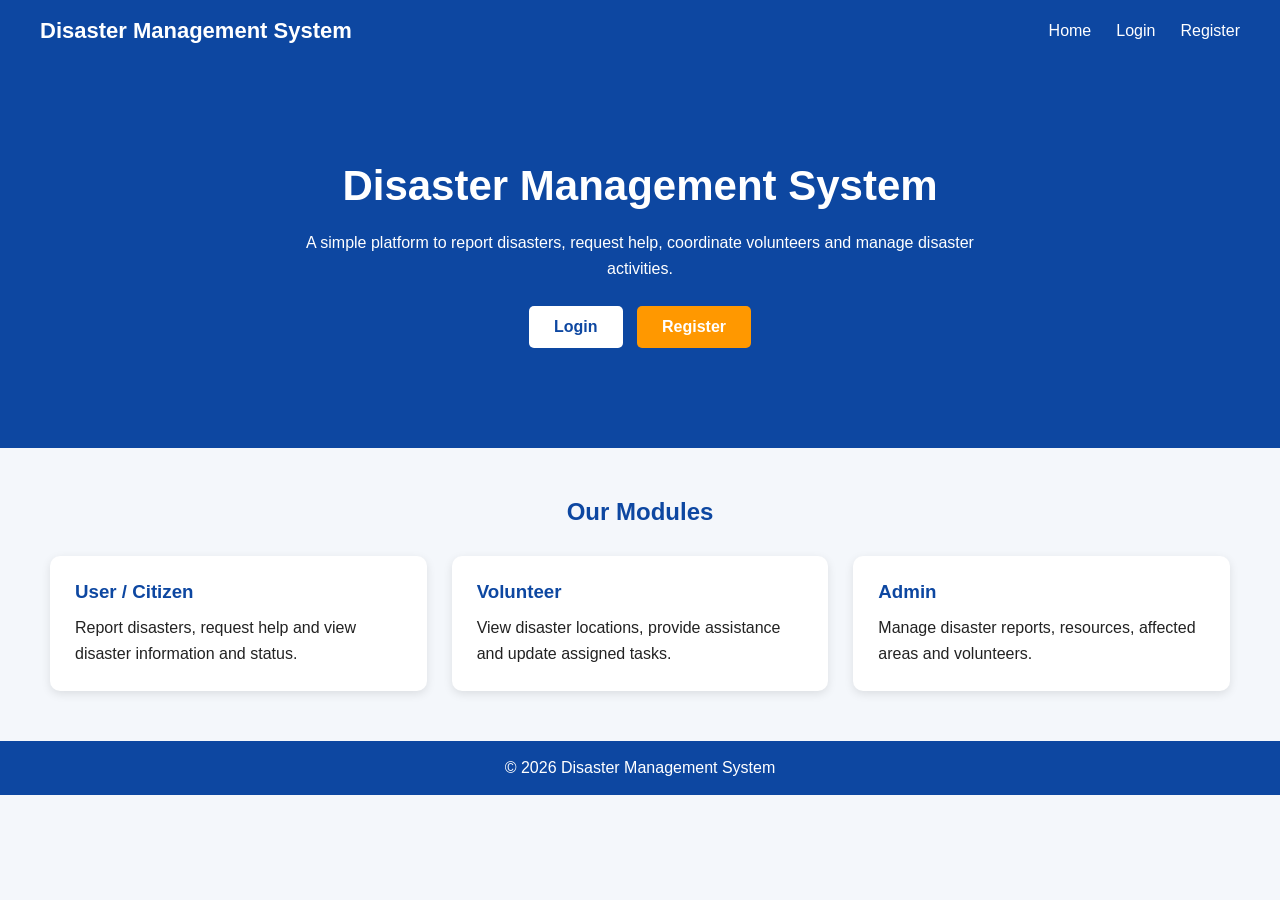
==== index.html @ a75fa501 "first commit" ====
<!DOCTYPE html>
<html>
<head>
    <title>Disaster Management System</title>
    <link rel="stylesheet" href="style.css">
</head>

<body>

<header>
    <h2>Disaster Management System</h2>

    <nav>
        <a href="index.html">Home</a>
        <a href="login.html">Login</a>
        <a href="register.html">Register</a>
    </nav>
</header>

<section class="hero">
    <h1>Disaster Management System</h1>

    <p>
        A simple platform to report disasters, request help,
        coordinate volunteers and manage disaster activities.
    </p>

    <div>
        <a href="login.html" class="button">Login</a>
        <a href="register.html" class="button orange">Register</a>
    </div>
</section>

<section class="modules">

    <h2>Our Modules</h2>

    <div class="grid">

        <div class="card">
            <h3>User / Citizen</h3>
            <p>
                Report disasters, request help and
                view disaster information and status.
            </p>
        </div>

        <div class="card">
            <h3>Volunteer</h3>
            <p>
                View disaster locations, provide assistance
                and update assigned tasks.
            </p>
        </div>

        <div class="card">
            <h3>Admin</h3>
            <p>
                Manage disaster reports, resources,
                affected areas and volunteers.
            </p>
        </div>

    </div>

</section>

<footer>
    <p>© 2026 Disaster Management System</p>
</footer>

</body>
</html>
---- style.css ----
* {
    margin: 0;
    padding: 0;
    box-sizing: border-box;
    font-family: Arial, sans-serif;
}

body {
    background: #f4f7fb;
    color: #222;
}

/* HEADER - FLEXBOX */

header {
    background: #0d47a1;
    color: white;
    padding: 18px 40px;

    display: flex;
    justify-content: space-between;
    align-items: center;
}

header h2 {
    font-size: 22px;
}

nav {
    display: flex;
    gap: 25px;
}

nav a {
    color: white;
    text-decoration: none;
}


/* HOME */

.hero {
    background: #0d47a1;
    color: white;
    text-align: center;

    padding: 100px 20px;
}

.hero h1 {
    font-size: 42px;
    margin-bottom: 20px;
}

.hero p {
    max-width: 700px;
    margin: auto;
    line-height: 1.6;
}

.button {
    display: inline-block;
    background: white;
    color: #0d47a1;

    padding: 12px 25px;
    margin: 25px 5px 0;

    border-radius: 5px;
    text-decoration: none;
    font-weight: bold;
}

.button.orange {
    background: #ff9800;
    color: white;
}


/* GRID */

.modules {
    padding: 50px;
    text-align: center;
}

.modules h2 {
    color: #0d47a1;
    margin-bottom: 30px;
}

.grid {
    display: grid;
    grid-template-columns: repeat(3, 1fr);
    gap: 25px;
}


/* CARDS */

.card {
    background: white;
    padding: 25px;
    border-radius: 10px;

    box-shadow: 0 3px 10px rgba(0, 0, 0, 0.1);

    text-align: left;
}

.card h3 {
    color: #0d47a1;
    margin-bottom: 12px;
}

.card p {
    line-height: 1.6;
}


/* FOOTER */

footer {
    background: #0d47a1;
    color: white;
    text-align: center;
    padding: 18px;
}


/* LOGIN / REGISTER */

.auth-page {
    min-height: 100vh;

    display: flex;
    justify-content: center;
    align-items: center;

    background: #eaf1fb;
}

.form-box {
    width: 400px;
    background: white;
    padding: 35px;

    border-radius: 10px;

    box-shadow: 0 3px 15px rgba(0, 0, 0, 0.15);
}

.form-box h2 {
    text-align: center;
    color: #0d47a1;
    margin-bottom: 25px;
}

.form-box label {
    display: block;
    margin-top: 12px;
    margin-bottom: 5px;
    font-weight: bold;
}

input,
select,
textarea {
    width: 100%;
    padding: 11px;
    border: 1px solid #bbb;
    border-radius: 5px;
    margin-bottom: 8px;
}

textarea {
    height: 90px;
    resize: none;
}

button {
    width: 100%;
    padding: 11px;

    background: #0d47a1;
    color: white;

    border: none;
    border-radius: 5px;

    cursor: pointer;
    margin-top: 10px;
}

button:hover {
    background: #083579;
}

.form-box p {
    text-align: center;
    margin-top: 15px;
}

.form-box a {
    color: #0d47a1;
    text-decoration: none;
}


/* DASHBOARD */

.dashboard {
    max-width: 1200px;
    margin: auto;
    padding: 40px;
}

.dashboard > h1 {
    color: #0d47a1;
    margin-bottom: 10px;
}

.dashboard > h2 {
    color: #0d47a1;
    margin-bottom: 25px;
}

.dashboard .grid {
    grid-template-columns: repeat(2, 1fr);
    margin-bottom: 30px;
}

.dashboard .card input,
.dashboard .card textarea,
.dashboard .card select {
    margin-top: 10px;
}

.admin-info {
    margin-top: 20px;
}


/* HIDE ROLE SECTIONS */

#userSection,
#volunteerSection,
#adminSection {
    display: none;
}


/* MOBILE */

@media (max-width: 700px) {

    header {
        flex-direction: column;
        gap: 15px;
    }

    .grid {
        grid-template-columns: 1fr;
    }

    .modules {
        padding: 30px 15px;
    }

    .dashboard {
        padding: 25px 15px;
    }

    .hero h1 {
        font-size: 30px;
    }

    .form-box {
        width: 90%;
    }
}
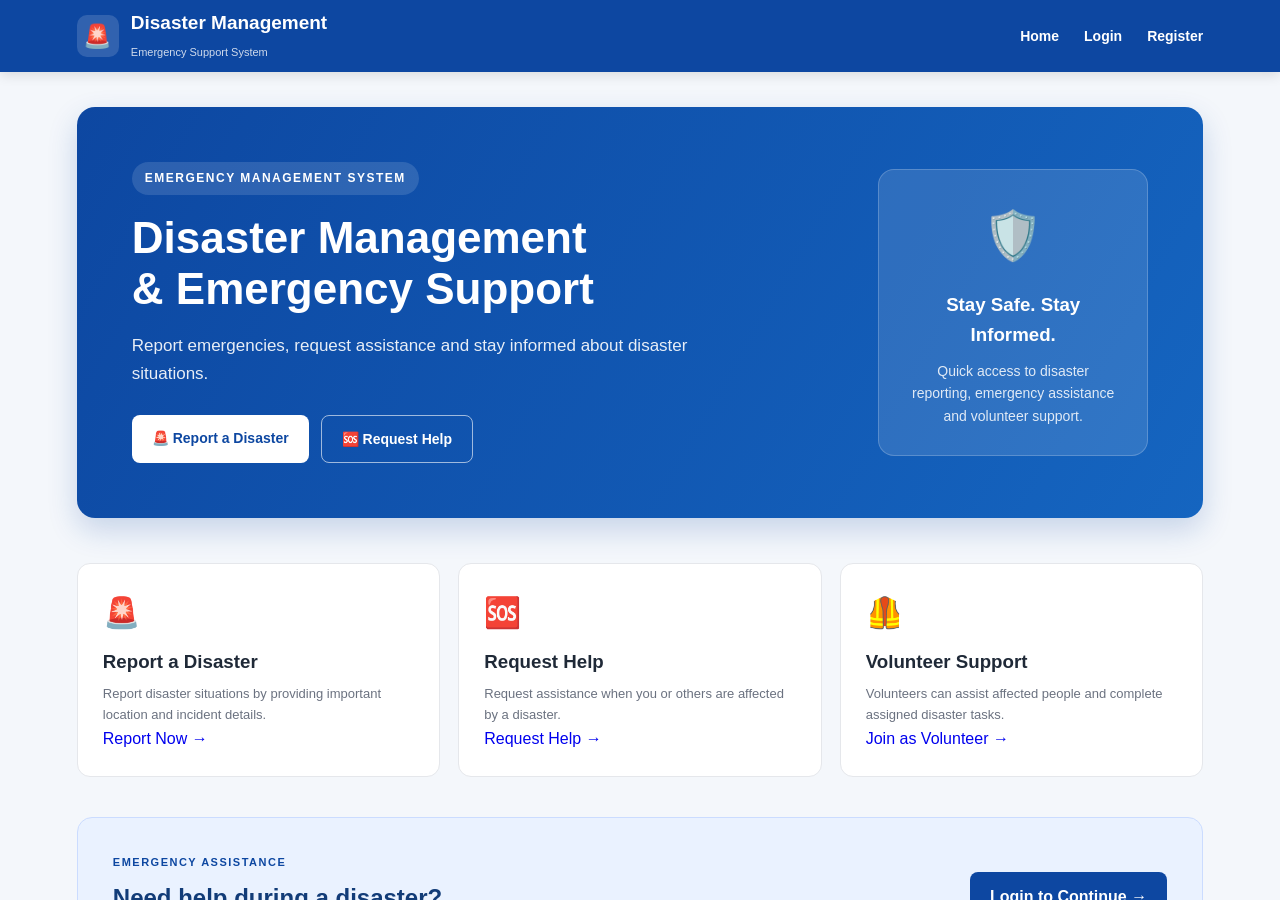
==== commit 351c1d9e: "updated dashboard.html" ====
--- a/index.html
+++ b/index.html
@@ -1,74 +1,23 @@
-
 <!DOCTYPE html>
 <html>
 <head>
     <title>Disaster Management System</title>
+
+    <meta http-equiv="refresh" content="0; url=dashboard.html">
+
     <link rel="stylesheet" href="style.css">
 </head>
 
 <body>
 
-<header>
-    <h2>Disaster Management System</h2>
+<div class="loading-page">
+    <h1>Disaster Management System</h1>
+    <p>Opening dashboard...</p>
 
-    <nav>
-        <a href="index.html">Home</a>
-        <a href="login.html">Login</a>
-        <a href="register.html">Register</a>
-    </nav>
-</header>
-
-<section class="hero">
-    <h1>Disaster Management System</h1>
-
-    <p>
-        A simple platform to report disasters, request help,
-        coordinate volunteers and manage disaster activities.
-    </p>
-
-    <div>
-        <a href="login.html" class="button">Login</a>
-        <a href="register.html" class="button orange">Register</a>
-    </div>
-</section>
-
-<section class="modules">
-
-    <h2>Our Modules</h2>
-
-    <div class="grid">
-
-        <div class="card">
-            <h3>User / Citizen</h3>
-            <p>
-                Report disasters, request help and
-                view disaster information and status.
-            </p>
-        </div>
-
-        <div class="card">
-            <h3>Volunteer</h3>
-            <p>
-                View disaster locations, provide assistance
-                and update assigned tasks.
-            </p>
-        </div>
-
-        <div class="card">
-            <h3>Admin</h3>
-            <p>
-                Manage disaster reports, resources,
-                affected areas and volunteers.
-            </p>
-        </div>
-
-    </div>
-
-</section>
-
-<footer>
-    <p>© 2026 Disaster Management System</p>
-</footer>
+    <a href="dashboard.html" class="button">
+        Open Dashboard
+    </a>
+</div>
 
 </body>
 </html>
--- a/style.css
+++ b/style.css
@@ -1,282 +1,981 @@
+/* =========================================
+   GENERAL
+========================================= */
 
 * {
+    box-sizing: border-box;
     margin: 0;
     padding: 0;
-    box-sizing: border-box;
-    font-family: Arial, sans-serif;
 }
 
 body {
+    font-family: Arial, Helvetica, sans-serif;
     background: #f4f7fb;
-    color: #222;
-}
-
-/* HEADER - FLEXBOX */
-
-header {
+    color: #1f2937;
+    line-height: 1.6;
+}
+
+a {
+    text-decoration: none;
+}
+
+button,
+input,
+textarea,
+select {
+    font-family: inherit;
+}
+
+
+/* =========================================
+   HEADER
+========================================= */
+
+.main-header {
     background: #0d47a1;
     color: white;
-    padding: 18px 40px;
-
-    display: flex;
+
+    min-height: 72px;
+
+    padding: 0 6%;
+
+    display: flex;
+    align-items: center;
     justify-content: space-between;
-    align-items: center;
-}
-
-header h2 {
-    font-size: 22px;
-}
-
-nav {
-    display: flex;
+
+    box-shadow: 0 3px 12px rgba(0, 0, 0, 0.12);
+}
+
+.logo-area {
+    display: flex;
+    align-items: center;
+    gap: 12px;
+}
+
+.logo-icon {
+    width: 42px;
+    height: 42px;
+
+    border-radius: 10px;
+
+    background: rgba(255, 255, 255, 0.15);
+
+    display: flex;
+    align-items: center;
+    justify-content: center;
+
+    font-size: 23px;
+}
+
+.logo-area h2 {
+    font-size: 19px;
+    margin: 0;
+}
+
+.logo-area span {
+    font-size: 11px;
+    opacity: 0.8;
+}
+
+.main-header nav {
+    display: flex;
+    align-items: center;
     gap: 25px;
 }
 
-nav a {
+.main-header nav a {
     color: white;
-    text-decoration: none;
-}
-
-
-/* HOME */
-
-.hero {
-    background: #0d47a1;
+    font-size: 14px;
+    font-weight: 600;
+}
+
+.main-header nav a:hover {
+    opacity: 0.75;
+}
+
+
+/* =========================================
+   MAIN DASHBOARD
+========================================= */
+
+.dashboard {
+    width: 88%;
+    max-width: 1250px;
+    margin: auto;
+    padding: 35px 0 60px;
+}
+
+
+/* =========================================
+   MAIN WEBSITE HERO
+========================================= */
+
+.main-hero {
+    min-height: 390px;
+
+    background:
+        linear-gradient(
+            120deg,
+            #0d47a1,
+            #1565c0
+        );
+
+    border-radius: 18px;
+
+    padding: 55px;
+
     color: white;
-    text-align: center;
-
-    padding: 100px 20px;
-}
-
-.hero h1 {
-    font-size: 42px;
-    margin-bottom: 20px;
-}
-
-.hero p {
-    max-width: 700px;
-    margin: auto;
-    line-height: 1.6;
-}
-
-.button {
+
+    display: flex;
+    align-items: center;
+    justify-content: space-between;
+
+    gap: 50px;
+
+    box-shadow:
+        0 12px 30px rgba(13, 71, 161, 0.2);
+}
+
+.hero-content {
+    max-width: 680px;
+}
+
+.hero-label {
     display: inline-block;
+
+    font-size: 12px;
+    font-weight: bold;
+
+    letter-spacing: 1.5px;
+
+    background: rgba(255, 255, 255, 0.13);
+
+    padding: 7px 13px;
+
+    border-radius: 20px;
+
+    margin-bottom: 18px;
+}
+
+.hero-content h1 {
+    font-size: 44px;
+    line-height: 1.15;
+
+    margin-bottom: 18px;
+}
+
+.hero-content p {
+    font-size: 17px;
+    max-width: 620px;
+
+    opacity: 0.9;
+
+    margin-bottom: 28px;
+}
+
+.hero-buttons {
+    display: flex;
+    gap: 12px;
+    flex-wrap: wrap;
+}
+
+.primary-button,
+.secondary-button {
+    display: inline-block;
+
+    padding: 12px 20px;
+
+    border-radius: 8px;
+
+    font-weight: bold;
+
+    font-size: 14px;
+}
+
+.primary-button {
     background: white;
     color: #0d47a1;
-
-    padding: 12px 25px;
-    margin: 25px 5px 0;
-
-    border-radius: 5px;
-    text-decoration: none;
+}
+
+.secondary-button {
+    border: 1px solid rgba(255,255,255,0.6);
+    color: white;
+}
+
+.primary-button:hover,
+.secondary-button:hover {
+    transform: translateY(-1px);
+}
+
+.hero-card {
+    width: 270px;
+
+    background: rgba(255,255,255,0.12);
+
+    border: 1px solid rgba(255,255,255,0.2);
+
+    padding: 28px;
+
+    border-radius: 16px;
+
+    text-align: center;
+}
+
+.hero-card-icon {
+    font-size: 48px;
+    margin-bottom: 15px;
+}
+
+.hero-card h3 {
+    margin-bottom: 10px;
+}
+
+.hero-card p {
+    font-size: 14px;
+    opacity: 0.85;
+}
+
+
+/* =========================================
+   SECTION HEADINGS
+========================================= */
+
+.overview-section,
+.recent-section,
+.info-section {
+    margin-top: 45px;
+}
+
+.section-heading {
+    display: flex;
+    align-items: end;
+    justify-content: space-between;
+
+    margin-bottom: 20px;
+}
+
+.small-heading {
+    color: #0d47a1;
+
+    font-size: 11px;
+
     font-weight: bold;
-}
-
-.button.orange {
-    background: #ff9800;
+
+    letter-spacing: 1.5px;
+
+    text-transform: uppercase;
+}
+
+.section-heading h2 {
+    font-size: 25px;
+    margin-top: 3px;
+}
+
+.section-heading > p {
+    color: #6b7280;
+    font-size: 13px;
+}
+
+
+/* =========================================
+   OVERVIEW CARDS
+========================================= */
+
+.overview-grid {
+    display: grid;
+
+    grid-template-columns:
+        repeat(3, 1fr);
+
+    gap: 18px;
+}
+
+.overview-card {
+    background: white;
+
+    border: 1px solid #e5e7eb;
+
+    border-radius: 13px;
+
+    padding: 23px;
+
+    display: flex;
+    align-items: center;
+
+    gap: 17px;
+
+    box-shadow:
+        0 3px 12px rgba(0,0,0,0.04);
+}
+
+.overview-icon {
+    width: 52px;
+    height: 52px;
+
+    border-radius: 12px;
+
+    display: flex;
+    align-items: center;
+    justify-content: center;
+
+    font-size: 25px;
+}
+
+.orange-icon {
+    background: #fff3e0;
+}
+
+.green-icon {
+    background: #e8f5e9;
+}
+
+.blue-icon {
+    background: #e3f2fd;
+}
+
+.overview-card h3 {
+    font-size: 25px;
+}
+
+.overview-card p {
+    color: #6b7280;
+    font-size: 13px;
+}
+
+
+/* =========================================
+   RECENT REPORTS
+========================================= */
+
+.recent-reports {
+    background: white;
+
+    border: 1px solid #e5e7eb;
+
+    border-radius: 13px;
+
+    min-height: 170px;
+
+    padding: 25px;
+
+    box-shadow:
+        0 3px 12px rgba(0,0,0,0.04);
+}
+
+.empty-state {
+    min-height: 120px;
+
+    display: flex;
+
+    align-items: center;
+    justify-content: center;
+
+    flex-direction: column;
+
+    text-align: center;
+
+    color: #6b7280;
+}
+
+.empty-icon {
+    font-size: 32px;
+    margin-bottom: 7px;
+}
+
+.empty-state h3 {
+    color: #374151;
+    font-size: 16px;
+}
+
+.empty-state p {
+    font-size: 13px;
+}
+
+
+/* =========================================
+   HELP BANNER
+========================================= */
+
+.help-banner {
+    margin-top: 40px;
+
+    padding: 30px 35px;
+
+    background: #eaf2ff;
+
+    border: 1px solid #cbdcff;
+
+    border-radius: 15px;
+
+    display: flex;
+
+    align-items: center;
+
+    justify-content: space-between;
+
+    gap: 25px;
+}
+
+.help-banner h2 {
+    color: #123c78;
+    margin: 5px 0;
+}
+
+.help-banner p {
+    color: #5b6472;
+    font-size: 14px;
+}
+
+.help-button {
+    background: #0d47a1;
+
     color: white;
-}
-
-
-/* GRID */
-
-.modules {
-    padding: 50px;
-    text-align: center;
-}
-
-.modules h2 {
-    color: #0d47a1;
-    margin-bottom: 30px;
-}
-
-.grid {
+
+    padding: 12px 20px;
+
+    border-radius: 8px;
+
+    font-weight: bold;
+
+    white-space: nowrap;
+}
+
+
+/* =========================================
+   INFORMATION CARDS
+========================================= */
+
+.info-section {
     display: grid;
-    grid-template-columns: repeat(3, 1fr);
-    gap: 25px;
-}
-
-
-/* CARDS */
-
-.card {
+
+    grid-template-columns:
+        repeat(3, 1fr);
+
+    gap: 18px;
+}
+
+.info-card {
     background: white;
+
     padding: 25px;
-    border-radius: 10px;
-
-    box-shadow: 0 3px 10px rgba(0, 0, 0, 0.1);
+
+    border-radius: 13px;
+
+    border: 1px solid #e5e7eb;
 
     text-align: left;
 }
 
-.card h3 {
-    color: #0d47a1;
+.info-icon {
+    font-size: 30px;
+    margin-bottom: 10px;
+}
+
+.info-card h3 {
+    margin-bottom: 7px;
+}
+
+.info-card p {
+    color: #6b7280;
+    font-size: 13px;
+}
+
+
+/* =========================================
+   LOGGED-IN DASHBOARD TITLE
+========================================= */
+
+.dashboard-title {
+    margin-bottom: 28px;
+}
+
+.dashboard-title h1 {
+    font-size: 32px;
+    color: #172033;
+
+    margin: 3px 0 5px;
+}
+
+.dashboard-title p {
+    color: #6b7280;
+}
+
+
+/* =========================================
+   DASHBOARD CARDS
+========================================= */
+
+.action-grid {
+    display: grid;
+
+    grid-template-columns:
+        repeat(3, 1fr);
+
+    gap: 20px;
+}
+
+.admin-grid {
+    display: grid;
+
+    grid-template-columns:
+        repeat(2, 1fr);
+
+    gap: 20px;
+
+    margin-top: 25px;
+}
+
+.dashboard-card {
+    background: white;
+
+    border: 1px solid #e5e7eb;
+
+    border-radius: 14px;
+
+    padding: 25px;
+
+    box-shadow:
+        0 3px 12px rgba(0,0,0,0.04);
+}
+
+.dashboard-card h3 {
+    font-size: 18px;
+
+    margin: 10px 0 8px;
+}
+
+.dashboard-card > p {
+    color: #6b7280;
+
+    font-size: 13px;
+
+    margin-bottom: 18px;
+}
+
+.card-icon {
+    width: 48px;
+    height: 48px;
+
+    border-radius: 11px;
+
+    display: flex;
+    align-items: center;
+    justify-content: center;
+
+    font-size: 23px;
+}
+
+.red-card {
+    background: #ffebee;
+}
+
+.orange-card {
+    background: #fff3e0;
+}
+
+.green-card {
+    background: #e8f5e9;
+}
+
+.blue-card {
+    background: #e3f2fd;
+}
+
+.purple-card {
+    background: #f3e8ff;
+}
+
+
+/* =========================================
+   ADMIN STATISTICS
+========================================= */
+
+.stats-grid {
+    display: grid;
+
+    grid-template-columns:
+        repeat(4, 1fr);
+
+    gap: 18px;
+}
+
+.stat-card {
+    background: white;
+
+    border: 1px solid #e5e7eb;
+
+    border-radius: 13px;
+
+    padding: 20px;
+
+    display: flex;
+
+    align-items: center;
+
+    gap: 15px;
+}
+
+.stat-icon {
+    width: 48px;
+    height: 48px;
+
+    border-radius: 11px;
+
+    display: flex;
+
+    align-items: center;
+    justify-content: center;
+
+    font-size: 23px;
+}
+
+.stat-card h3 {
+    font-size: 25px;
+}
+
+.stat-card p {
+    color: #6b7280;
+    font-size: 12px;
+}
+
+
+/* =========================================
+   FORMS
+========================================= */
+
+input,
+textarea,
+select {
+    width: 100%;
+
+    padding: 11px 12px;
+
     margin-bottom: 12px;
-}
-
-.card p {
-    line-height: 1.6;
-}
-
-
-/* FOOTER */
+
+    border: 1px solid #d1d5db;
+
+    border-radius: 7px;
+
+    background: white;
+
+    font-size: 14px;
+
+    outline: none;
+}
+
+input:focus,
+textarea:focus,
+select:focus {
+    border-color: #1976d2;
+
+    box-shadow:
+        0 0 0 2px rgba(25,118,210,0.1);
+}
+
+textarea {
+    min-height: 90px;
+
+    resize: vertical;
+}
+
+button {
+    border: none;
+
+    background: #0d47a1;
+
+    color: white;
+
+    padding: 11px 17px;
+
+    border-radius: 7px;
+
+    cursor: pointer;
+
+    font-weight: bold;
+
+    font-size: 13px;
+}
+
+button:hover {
+    background: #083579;
+}
+
+
+/* =========================================
+   STATUS
+========================================= */
+
+.status-box {
+    background: #f5f7fa;
+
+    padding: 12px;
+
+    border-radius: 8px;
+
+    margin-bottom: 14px;
+
+    font-size: 13px;
+}
+
+.message {
+    color: #0d7a36 !important;
+
+    margin-top: 10px;
+}
+
+
+/* =========================================
+   REPORT ITEMS
+========================================= */
+
+.report-item {
+    background: #f8fafc;
+
+    border: 1px solid #e5e7eb;
+
+    padding: 14px;
+
+    border-radius: 8px;
+
+    margin-top: 12px;
+
+    font-size: 13px;
+}
+
+.report-item h4 {
+    margin-bottom: 5px;
+}
+
+.report-item p {
+    margin: 3px 0;
+
+    color: #5f6875;
+}
+
+
+/* =========================================
+   FOOTER
+========================================= */
 
 footer {
-    background: #0d47a1;
+    background: #102a43;
+
     color: white;
-    text-align: center;
-    padding: 18px;
-}
-
-
-/* LOGIN / REGISTER */
+
+    margin-top: 20px;
+}
+
+.footer-content {
+    width: 88%;
+    max-width: 1250px;
+
+    margin: auto;
+
+    padding: 28px 0;
+
+    display: flex;
+
+    align-items: center;
+
+    justify-content: space-between;
+
+    gap: 20px;
+}
+
+.footer-content h3 {
+    font-size: 16px;
+}
+
+.footer-content p {
+    color: #b9c4d0;
+
+    font-size: 12px;
+
+    margin-top: 5px;
+}
+
+
+/* =========================================
+   AUTH PAGES
+========================================= */
 
 .auth-page {
     min-height: 100vh;
 
-    display: flex;
+    background:
+        linear-gradient(
+            135deg,
+            #eaf2ff,
+            #f7f9fc
+        );
+
+    display: flex;
+
+    align-items: center;
+
     justify-content: center;
-    align-items: center;
-
-    background: #eaf1fb;
 }
 
 .form-box {
-    width: 400px;
+    width: 420px;
+
+    max-width: 92%;
+
     background: white;
+
     padding: 35px;
 
-    border-radius: 10px;
-
-    box-shadow: 0 3px 15px rgba(0, 0, 0, 0.15);
+    border-radius: 14px;
+
+    box-shadow:
+        0 10px 35px rgba(0,0,0,0.10);
+}
+
+.form-box h1 {
+    color: #0d47a1;
+
+    font-size: 23px;
+
+    margin-bottom: 5px;
 }
 
 .form-box h2 {
-    text-align: center;
-    color: #0d47a1;
-    margin-bottom: 25px;
+    margin-bottom: 22px;
 }
 
 .form-box label {
     display: block;
-    margin-top: 12px;
+
+    font-size: 13px;
+
+    font-weight: bold;
+
     margin-bottom: 5px;
-    font-weight: bold;
-}
-
-input,
-select,
-textarea {
-    width: 100%;
-    padding: 11px;
-    border: 1px solid #bbb;
-    border-radius: 5px;
-    margin-bottom: 8px;
-}
-
-textarea {
-    height: 90px;
-    resize: none;
-}
-
-button {
-    width: 100%;
-    padding: 11px;
-
-    background: #0d47a1;
-    color: white;
-
-    border: none;
-    border-radius: 5px;
-
-    cursor: pointer;
-    margin-top: 10px;
-}
-
-button:hover {
-    background: #083579;
 }
 
 .form-box p {
-    text-align: center;
-    margin-top: 15px;
+    font-size: 13px;
+
+    margin-top: 14px;
 }
 
 .form-box a {
     color: #0d47a1;
-    text-decoration: none;
-}
-
-
-/* DASHBOARD */
-
-.dashboard {
-    max-width: 1200px;
-    margin: auto;
-    padding: 40px;
-}
-
-.dashboard > h1 {
-    color: #0d47a1;
-    margin-bottom: 10px;
-}
-
-.dashboard > h2 {
-    color: #0d47a1;
-    margin-bottom: 25px;
-}
-
-.dashboard .grid {
-    grid-template-columns: repeat(2, 1fr);
-    margin-bottom: 30px;
-}
-
-.dashboard .card input,
-.dashboard .card textarea,
-.dashboard .card select {
-    margin-top: 10px;
-}
-
-.admin-info {
-    margin-top: 20px;
-}
-
-
-/* HIDE ROLE SECTIONS */
-
+
+    font-weight: bold;
+}
+
+
+/* =========================================
+   HIDDEN ROLE SECTIONS
+========================================= */
+
+#guestSection,
 #userSection,
 #volunteerSection,
 #adminSection {
     display: none;
 }
 
-
-/* MOBILE */
-
-@media (max-width: 700px) {
-
-    header {
+#logoutLink {
+    display: none;
+}
+
+
+/* =========================================
+   MOBILE
+========================================= */
+
+@media (max-width: 900px) {
+
+    .main-header {
+        padding: 15px 5%;
+
         flex-direction: column;
+
         gap: 15px;
     }
 
-    .grid {
+    .main-header nav {
+        gap: 15px;
+    }
+
+    .main-hero {
+        flex-direction: column;
+
+        align-items: flex-start;
+
+        padding: 35px;
+    }
+
+    .hero-card {
+        width: 100%;
+    }
+
+    .hero-content h1 {
+        font-size: 34px;
+    }
+
+    .overview-grid,
+    .info-section,
+    .action-grid,
+    .admin-grid {
         grid-template-columns: 1fr;
     }
 
-    .modules {
-        padding: 30px 15px;
-    }
+    .stats-grid {
+        grid-template-columns:
+            repeat(2, 1fr);
+    }
+
+    .help-banner {
+        flex-direction: column;
+
+        align-items: flex-start;
+    }
+
+    .footer-content {
+        flex-direction: column;
+
+        align-items: flex-start;
+    }
+}
+
+
+@media (max-width: 600px) {
 
     .dashboard {
-        padding: 25px 15px;
-    }
-
-    .hero h1 {
-        font-size: 30px;
-    }
-
-    .form-box {
-        width: 90%;
-    }
-}
+        width: 92%;
+    }
+
+    .main-hero {
+        padding: 28px 22px;
+    }
+
+    .hero-content h1 {
+        font-size: 29px;
+    }
+
+    .hero-content p {
+        font-size: 14px;
+    }
+
+    .stats-grid {
+        grid-template-columns: 1fr;
+    }
+
+    .section-heading {
+        flex-direction: column;
+
+        align-items: flex-start;
+
+        gap: 5px;
+    }
+
+    .main-header nav {
+        flex-wrap: wrap;
+
+        justify-content: center;
+    }
+
+}
